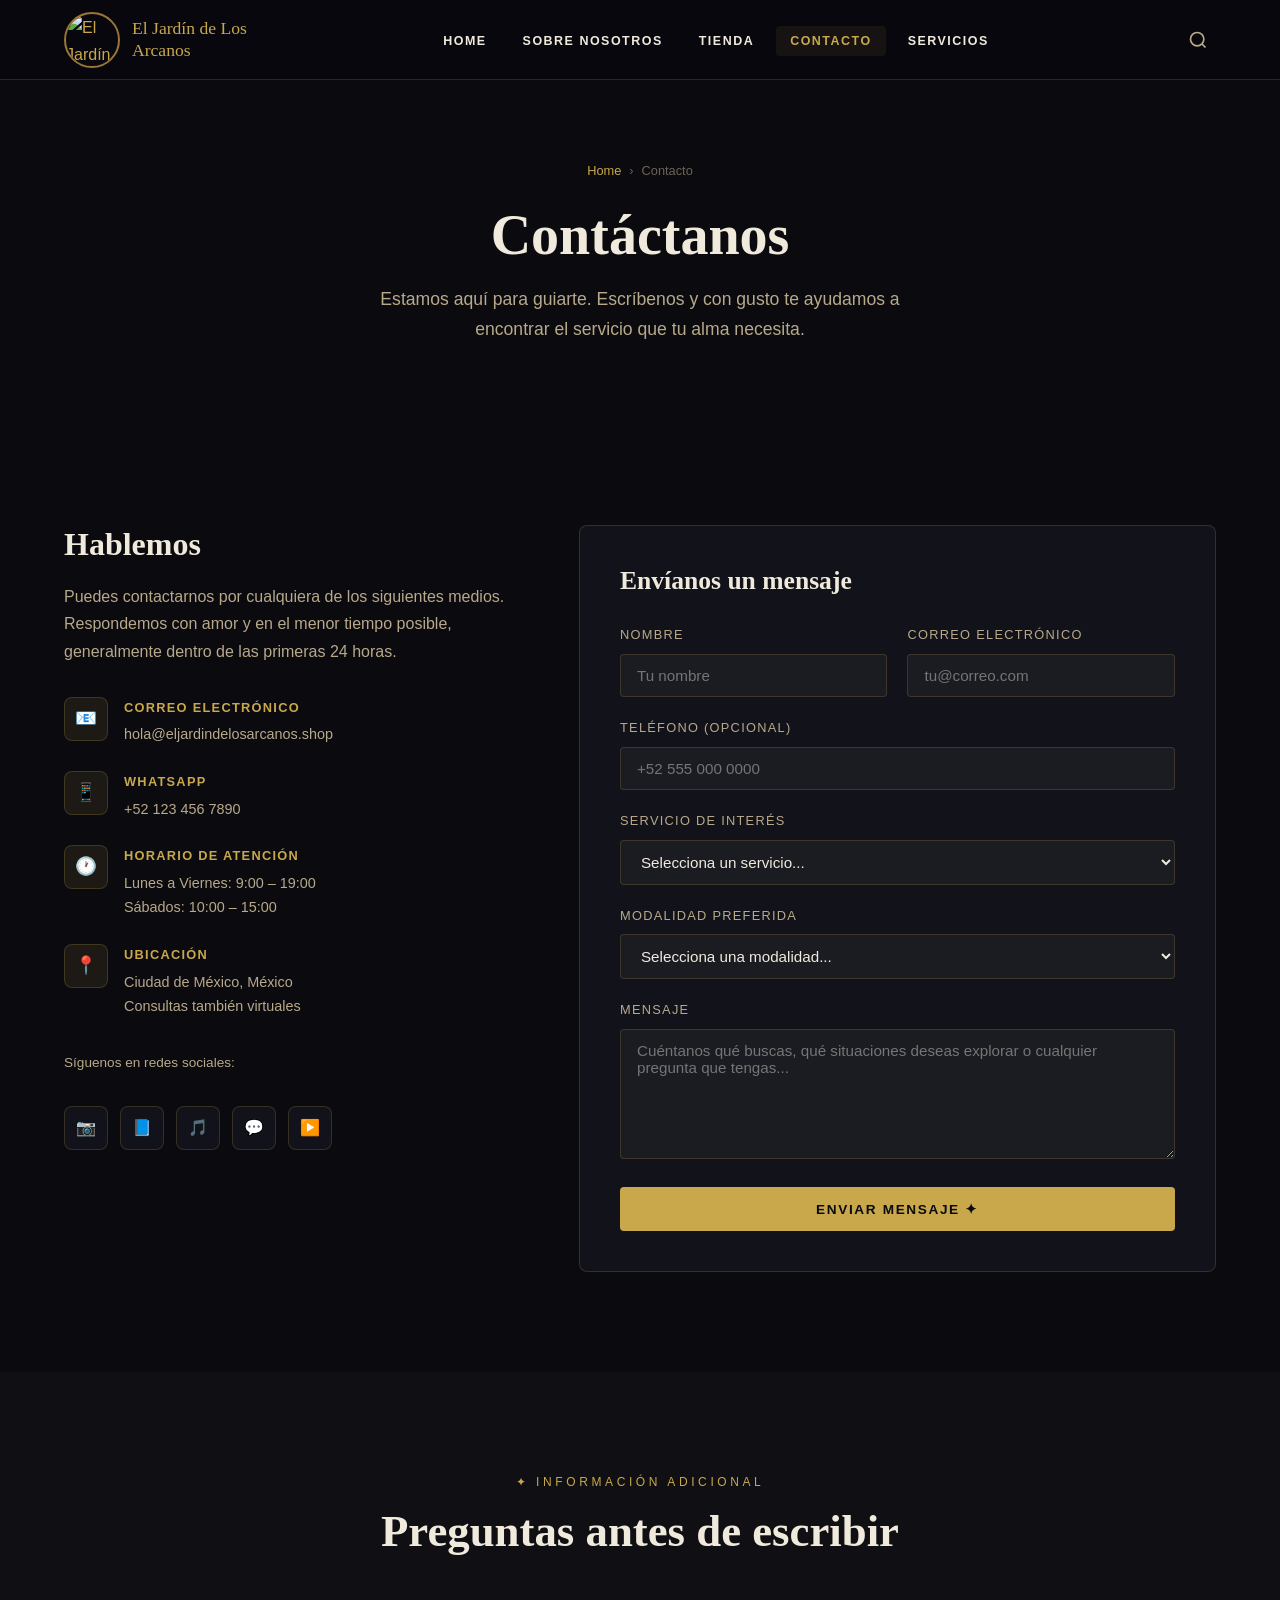
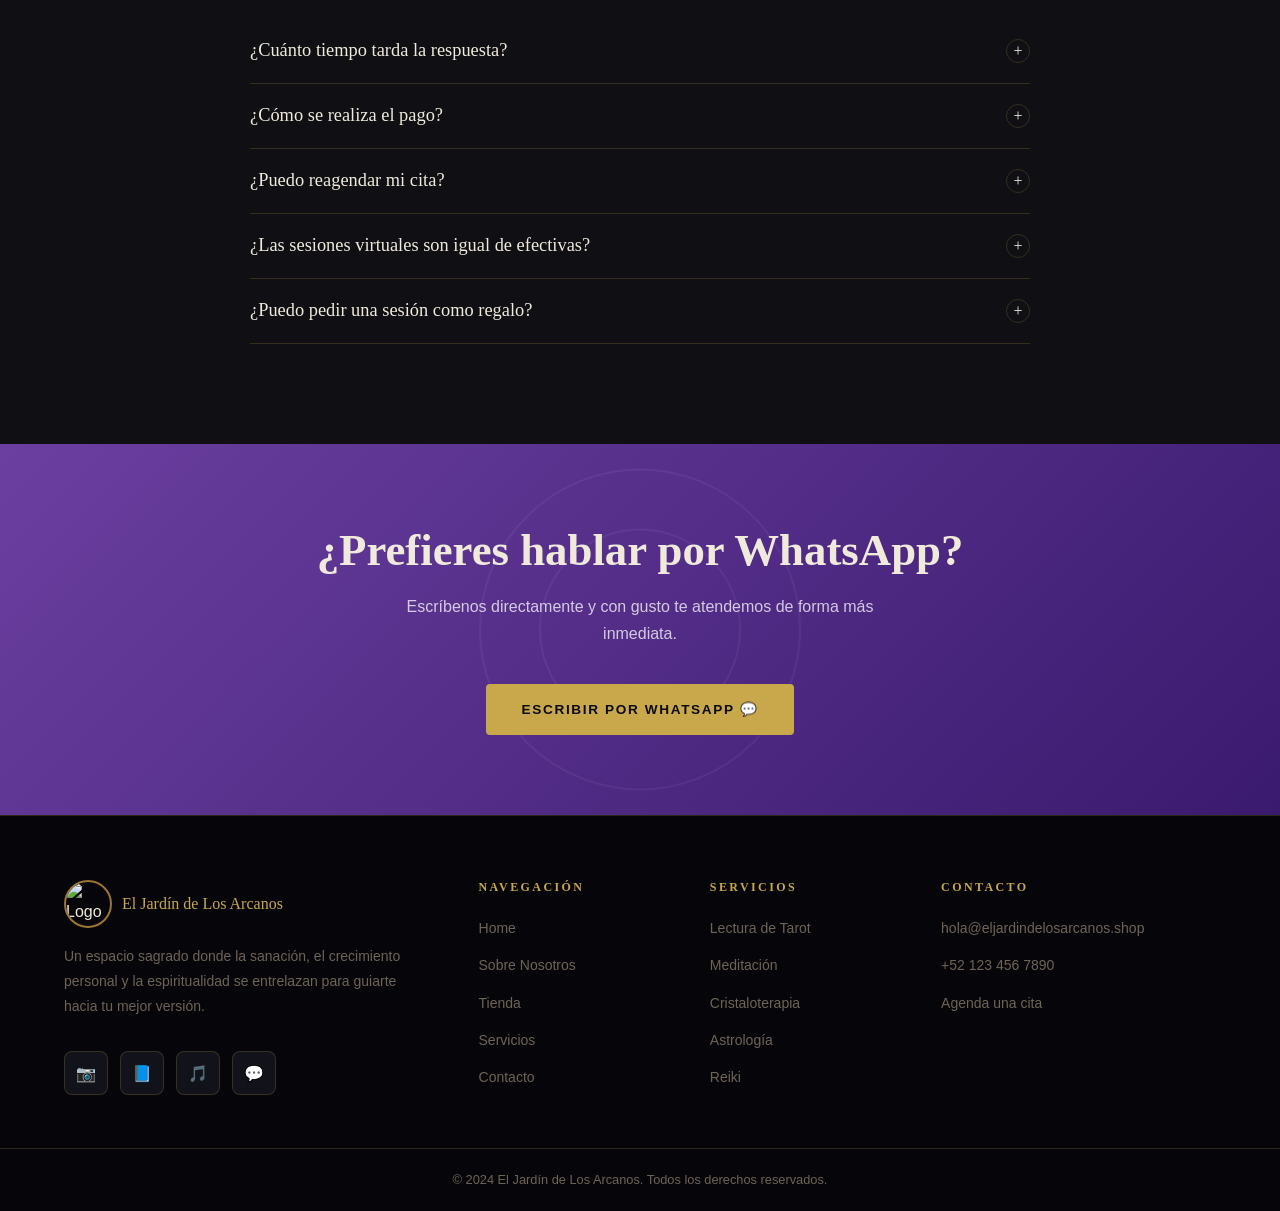
==== contacto.html @ 6e2f0577 "Initial commit: El Jardín de Los Arcanos website 5-page static site in Spanish with dark mystical th" ====
<!DOCTYPE html>
<html lang="es">
<head>
  <meta charset="UTF-8" />
  <meta name="viewport" content="width=device-width, initial-scale=1.0" />
  <title>Contacto — El Jardín de Los Arcanos</title>
  <meta name="description" content="Contáctanos para agendar tu consulta o resolver cualquier duda sobre nuestros servicios holísticos." />
  <link rel="stylesheet" href="css/styles.css" />
  <link rel="icon" href="data:image/svg+xml,<svg xmlns='http://www.w3.org/2000/svg' viewBox='0 0 100 100'><text y='.9em' font-size='90'>🌿</text></svg>" />
</head>
<body>

<!-- NAVBAR -->
<nav class="navbar">
  <div class="nav-inner">
    <a href="index.html" class="nav-logo">
      <img src="https://images.unsplash.com/photo-1508002366005-75a695ee2d17?w=120&q=80" alt="El Jardín de Los Arcanos" class="nav-logo-img" />
      <span class="nav-logo-text">El Jardín de Los Arcanos</span>
    </a>
    <ul class="nav-links">
      <li><a href="index.html">Home</a></li>
      <li><a href="sobre-nosotros.html">Sobre Nosotros</a></li>
      <li><a href="tienda.html">Tienda</a></li>
      <li><a href="contacto.html">Contacto</a></li>
      <li><a href="servicios.html">Servicios</a></li>
    </ul>
    <button class="nav-search" id="searchToggle" aria-label="Buscar">
      <svg viewBox="0 0 24 24" fill="none" stroke="currentColor" stroke-width="2"><circle cx="11" cy="11" r="8"/><path d="m21 21-4.35-4.35"/></svg>
    </button>
    <button class="hamburger" id="hamburger" aria-label="Menú">
      <span></span><span></span><span></span>
    </button>
  </div>
</nav>
<div class="mobile-menu" id="mobileMenu">
  <a href="index.html">Home</a>
  <a href="sobre-nosotros.html">Sobre Nosotros</a>
  <a href="tienda.html">Tienda</a>
  <a href="contacto.html">Contacto</a>
  <a href="servicios.html">Servicios</a>
</div>
<div class="search-overlay" id="searchOverlay">
  <button class="search-close" id="searchClose">×</button>
  <input type="text" id="searchInput" placeholder="Buscar artículos, servicios..." />
  <p style="color:var(--text-muted);font-size:0.85rem">Presiona Esc para cerrar</p>
</div>

<!-- PAGE HERO -->
<div class="page-hero">
  <div class="page-hero-bg" style="background-image:url('https://images.unsplash.com/photo-1602523961358-f9f03dd557db?w=1400&q=80')"></div>
  <div class="container page-hero-content">
    <div class="breadcrumb">
      <a href="index.html">Home</a>
      <span>›</span>
      <span>Contacto</span>
    </div>
    <h1>Contáctanos</h1>
    <p>Estamos aquí para guiarte. Escríbenos y con gusto te ayudamos a encontrar el servicio que tu alma necesita.</p>
  </div>
</div>

<!-- CONTACTO PRINCIPAL -->
<section class="section">
  <div class="container">
    <div class="contact-layout">

      <!-- INFO -->
      <div class="contact-info reveal">
        <h2>Hablemos</h2>
        <p>Puedes contactarnos por cualquiera de los siguientes medios. Respondemos con amor y en el menor tiempo posible, generalmente dentro de las primeras 24 horas.</p>

        <div class="contact-item">
          <div class="contact-item-icon">📧</div>
          <div class="contact-item-text">
            <strong>Correo Electrónico</strong>
            <p><a href="mailto:hola@eljardindelosarcanos.shop" style="color:var(--text-secondary)">hola@eljardindelosarcanos.shop</a></p>
          </div>
        </div>

        <div class="contact-item">
          <div class="contact-item-icon">📱</div>
          <div class="contact-item-text">
            <strong>WhatsApp</strong>
            <p><a href="https://wa.me/521234567890" style="color:var(--text-secondary)">+52 123 456 7890</a></p>
          </div>
        </div>

        <div class="contact-item">
          <div class="contact-item-icon">🕐</div>
          <div class="contact-item-text">
            <strong>Horario de Atención</strong>
            <p>Lunes a Viernes: 9:00 – 19:00<br>Sábados: 10:00 – 15:00</p>
          </div>
        </div>

        <div class="contact-item">
          <div class="contact-item-icon">📍</div>
          <div class="contact-item-text">
            <strong>Ubicación</strong>
            <p>Ciudad de México, México<br>Consultas también virtuales</p>
          </div>
        </div>

        <div style="margin-top:32px">
          <p style="color:var(--text-secondary);font-size:0.85rem;margin-bottom:16px">Síguenos en redes sociales:</p>
          <div class="social-links">
            <a href="#" class="social-link" aria-label="Instagram" title="Instagram">📷</a>
            <a href="#" class="social-link" aria-label="Facebook" title="Facebook">📘</a>
            <a href="#" class="social-link" aria-label="TikTok" title="TikTok">🎵</a>
            <a href="#" class="social-link" aria-label="WhatsApp" title="WhatsApp">💬</a>
            <a href="#" class="social-link" aria-label="YouTube" title="YouTube">▶️</a>
          </div>
        </div>
      </div>

      <!-- FORMULARIO -->
      <div class="reveal">
        <div class="contact-form" id="contactFormWrap">
          <h3>Envíanos un mensaje</h3>
          <form id="contactForm">
            <div class="form-row">
              <div class="form-group">
                <label for="nombre">Nombre</label>
                <input type="text" id="nombre" name="nombre" placeholder="Tu nombre" required />
              </div>
              <div class="form-group">
                <label for="email">Correo Electrónico</label>
                <input type="email" id="email" name="email" placeholder="tu@correo.com" required />
              </div>
            </div>
            <div class="form-group">
              <label for="telefono">Teléfono (opcional)</label>
              <input type="tel" id="telefono" name="telefono" placeholder="+52 555 000 0000" />
            </div>
            <div class="form-group">
              <label for="servicio">Servicio de interés</label>
              <select id="servicio" name="servicio">
                <option value="">Selecciona un servicio...</option>
                <option value="tarot">Lectura de Tarot</option>
                <option value="meditacion">Meditación Guiada</option>
                <option value="cristaloterapia">Cristaloterapia</option>
                <option value="astrologia">Carta Astral</option>
                <option value="reiki">Reiki Universal</option>
                <option value="rituales">Rituales de Luna</option>
                <option value="numerologia">Numerología</option>
                <option value="paquete">Paquetes de Acompañamiento</option>
                <option value="tienda">Productos de la Tienda</option>
                <option value="otro">Otro</option>
              </select>
            </div>
            <div class="form-group">
              <label for="modalidad">Modalidad preferida</label>
              <select id="modalidad" name="modalidad">
                <option value="">Selecciona una modalidad...</option>
                <option value="virtual">Virtual (videollamada)</option>
                <option value="presencial">Presencial (CDMX)</option>
                <option value="indiferente">Me es indiferente</option>
              </select>
            </div>
            <div class="form-group">
              <label for="mensaje">Mensaje</label>
              <textarea id="mensaje" name="mensaje" placeholder="Cuéntanos qué buscas, qué situaciones deseas explorar o cualquier pregunta que tengas..." required></textarea>
            </div>
            <button type="submit" class="btn btn-primary" style="width:100%">Enviar mensaje ✦</button>
          </form>

          <div class="form-success" id="formSuccess">
            <div class="success-icon">🌙</div>
            <h3 style="font-family:var(--font-heading);font-size:1.8rem;margin-bottom:12px">¡Mensaje recibido!</h3>
            <p style="color:var(--text-secondary)">Gracias por escribirnos. Te contactaremos dentro de las próximas 24 horas con amor y dedicación.</p>
            <a href="index.html" class="btn btn-outline" style="margin-top:24px;display:inline-block">Volver al inicio</a>
          </div>
        </div>
      </div>

    </div>
  </div>
</section>

<!-- MAPA / HORARIOS -->
<section class="section section-alt">
  <div class="container">
    <div class="section-header reveal">
      <span class="eyebrow">✦ Información adicional</span>
      <h2>Preguntas antes de escribir</h2>
    </div>
    <div class="faq-list">
      <div class="faq-item reveal">
        <button class="faq-question">¿Cuánto tiempo tarda la respuesta? <span class="faq-icon">+</span></button>
        <div class="faq-answer">
          <div class="faq-answer-inner">Respondemos todos los mensajes dentro de las primeras 24 horas en días hábiles. Los mensajes recibidos los fines de semana o en días festivos serán atendidos el siguiente día hábil.</div>
        </div>
      </div>
      <div class="faq-item reveal">
        <button class="faq-question">¿Cómo se realiza el pago? <span class="faq-icon">+</span></button>
        <div class="faq-answer">
          <div class="faq-answer-inner">Aceptamos transferencia bancaria, tarjeta de crédito/débito y PayPal. Para las sesiones se solicita un depósito del 50% al confirmar la cita. El saldo restante se liquida al inicio de la sesión.</div>
        </div>
      </div>
      <div class="faq-item reveal">
        <button class="faq-question">¿Puedo reagendar mi cita? <span class="faq-icon">+</span></button>
        <div class="faq-answer">
          <div class="faq-answer-inner">Sí, puedes reagendar con al menos 24 horas de anticipación sin costo adicional. Las cancelaciones con menos de 24 horas o el no presentarse a la cita sin aviso implican la pérdida del depósito.</div>
        </div>
      </div>
      <div class="faq-item reveal">
        <button class="faq-question">¿Las sesiones virtuales son igual de efectivas? <span class="faq-icon">+</span></button>
        <div class="faq-answer">
          <div class="faq-answer-inner">Totalmente. La energía no tiene barreras geográficas. Nuestras sesiones virtuales tienen exactamente la misma profundidad y efectividad que las presenciales. Se realizan por Zoom, Google Meet o WhatsApp Video.</div>
        </div>
      </div>
      <div class="faq-item reveal">
        <button class="faq-question">¿Puedo pedir una sesión como regalo? <span class="faq-icon">+</span></button>
        <div class="faq-answer">
          <div class="faq-answer-inner">¡Sí! Ofrecemos tarjetas de regalo para todos nuestros servicios. Son el regalo perfecto para quienes buscan crecimiento personal y bienestar espiritual. Contáctanos para más detalles.</div>
        </div>
      </div>
    </div>
  </div>
</section>

<!-- CTA -->
<div class="cta-band">
  <div class="container">
    <h2 class="reveal">¿Prefieres hablar por WhatsApp?</h2>
    <p class="reveal">Escríbenos directamente y con gusto te atendemos de forma más inmediata.</p>
    <a href="https://wa.me/521234567890?text=Hola,%20me%20interesa%20conocer%20más%20sobre%20sus%20servicios" class="btn btn-primary reveal" target="_blank" rel="noopener">Escribir por WhatsApp 💬</a>
  </div>
</div>

<!-- FOOTER -->
<footer class="footer">
  <div class="container">
    <div class="footer-grid">
      <div class="footer-brand">
        <div class="footer-logo">
          <img src="https://images.unsplash.com/photo-1508002366005-75a695ee2d17?w=120&q=80" alt="Logo" class="footer-logo-img" />
          <span class="footer-logo-text">El Jardín de Los Arcanos</span>
        </div>
        <p class="footer-desc">Un espacio sagrado donde la sanación, el crecimiento personal y la espiritualidad se entrelazan para guiarte hacia tu mejor versión.</p>
        <div class="social-links">
          <a href="#" class="social-link" aria-label="Instagram">📷</a>
          <a href="#" class="social-link" aria-label="Facebook">📘</a>
          <a href="#" class="social-link" aria-label="TikTok">🎵</a>
          <a href="#" class="social-link" aria-label="WhatsApp">💬</a>
        </div>
      </div>
      <div class="footer-col">
        <h4>Navegación</h4>
        <ul class="footer-links">
          <li><a href="index.html">Home</a></li>
          <li><a href="sobre-nosotros.html">Sobre Nosotros</a></li>
          <li><a href="tienda.html">Tienda</a></li>
          <li><a href="servicios.html">Servicios</a></li>
          <li><a href="contacto.html">Contacto</a></li>
        </ul>
      </div>
      <div class="footer-col">
        <h4>Servicios</h4>
        <ul class="footer-links">
          <li><a href="servicios.html">Lectura de Tarot</a></li>
          <li><a href="servicios.html">Meditación</a></li>
          <li><a href="servicios.html">Cristaloterapia</a></li>
          <li><a href="servicios.html">Astrología</a></li>
          <li><a href="servicios.html">Reiki</a></li>
        </ul>
      </div>
      <div class="footer-col">
        <h4>Contacto</h4>
        <ul class="footer-links">
          <li><a href="mailto:hola@eljardindelosarcanos.shop">hola@eljardindelosarcanos.shop</a></li>
          <li><a href="tel:+521234567890">+52 123 456 7890</a></li>
          <li><a href="contacto.html">Agenda una cita</a></li>
        </ul>
      </div>
    </div>
  </div>
  <div class="footer-bottom">
    <div class="container">
      <p>© 2024 El Jardín de Los Arcanos. Todos los derechos reservados.</p>
    </div>
  </div>
</footer>

<script src="js/main.js"></script>
</body>
</html>
---- css/styles.css ----
/* ========== RESET & BASE ========== */
*, *::before, *::after { box-sizing: border-box; margin: 0; padding: 0; }

:root {
  --bg-dark: #0a0a0f;
  --bg-card: #12121a;
  --bg-nav: rgba(8, 8, 14, 0.97);
  --gold: #c9a84c;
  --gold-light: #e8c87a;
  --gold-dark: #9a7535;
  --purple: #6b3fa0;
  --purple-light: #9b6fd4;
  --text-primary: #f0eadc;
  --text-secondary: #b8a98a;
  --text-muted: #6e6357;
  --border: rgba(201, 168, 76, 0.2);
  --shadow: 0 4px 30px rgba(0,0,0,0.6);
  --nav-height: 80px;
  --font-heading: 'Cormorant Garamond', 'Georgia', serif;
  --font-body: 'Lato', 'Helvetica Neue', sans-serif;
}

html { scroll-behavior: smooth; }

body {
  font-family: var(--font-body);
  background-color: var(--bg-dark);
  color: var(--text-primary);
  line-height: 1.7;
  overflow-x: hidden;
}

h1, h2, h3, h4 {
  font-family: var(--font-heading);
  font-weight: 600;
  line-height: 1.2;
  color: var(--text-primary);
}

a { color: var(--gold); text-decoration: none; transition: color 0.3s; }
a:hover { color: var(--gold-light); }

img { max-width: 100%; display: block; }

.container { max-width: 1200px; margin: 0 auto; padding: 0 24px; }

/* ========== GOOGLE FONTS IMPORT ========== */
@import url('https://fonts.googleapis.com/css2?family=Cormorant+Garamond:ital,wght@0,400;0,600;0,700;1,400;1,600&family=Lato:wght@300;400;700&display=swap');

/* ========== NAVBAR ========== */
.navbar {
  position: fixed;
  top: 0; left: 0; right: 0;
  height: var(--nav-height);
  background: var(--bg-nav);
  border-bottom: 1px solid var(--border);
  z-index: 1000;
  display: flex;
  align-items: center;
  backdrop-filter: blur(10px);
}

.nav-inner {
  display: flex;
  align-items: center;
  justify-content: space-between;
  width: 100%;
  max-width: 1200px;
  margin: 0 auto;
  padding: 0 24px;
}

.nav-logo {
  display: flex;
  align-items: center;
  gap: 12px;
  text-decoration: none;
}

.nav-logo-img {
  width: 56px;
  height: 56px;
  border-radius: 50%;
  object-fit: cover;
  border: 2px solid var(--gold-dark);
}

.nav-logo-text {
  font-family: var(--font-heading);
  font-size: 1.1rem;
  color: var(--gold);
  line-height: 1.2;
  max-width: 120px;
}

.nav-links {
  display: flex;
  align-items: center;
  gap: 8px;
  list-style: none;
}

.nav-links a {
  font-size: 0.78rem;
  font-weight: 700;
  letter-spacing: 0.12em;
  text-transform: uppercase;
  color: var(--text-primary);
  padding: 8px 14px;
  border-radius: 4px;
  transition: color 0.3s, background 0.3s;
}

.nav-links a:hover,
.nav-links a.active {
  color: var(--gold);
  background: rgba(201,168,76,0.08);
}

.nav-search {
  background: none;
  border: none;
  color: var(--text-secondary);
  cursor: pointer;
  padding: 8px;
  border-radius: 4px;
  transition: color 0.3s;
  display: flex;
  align-items: center;
}
.nav-search:hover { color: var(--gold); }
.nav-search svg { width: 20px; height: 20px; }

.hamburger {
  display: none;
  flex-direction: column;
  gap: 5px;
  background: none;
  border: none;
  cursor: pointer;
  padding: 8px;
}
.hamburger span {
  display: block;
  width: 24px;
  height: 2px;
  background: var(--text-primary);
  transition: all 0.3s;
}

/* ========== SEARCH OVERLAY ========== */
.search-overlay {
  display: none;
  position: fixed;
  inset: 0;
  background: rgba(0,0,0,0.9);
  z-index: 2000;
  align-items: center;
  justify-content: center;
  flex-direction: column;
  gap: 20px;
}
.search-overlay.open { display: flex; }

.search-overlay input {
  width: 90%;
  max-width: 600px;
  padding: 16px 24px;
  font-size: 1.4rem;
  font-family: var(--font-heading);
  background: var(--bg-card);
  border: 1px solid var(--gold);
  color: var(--text-primary);
  border-radius: 4px;
  outline: none;
}

.search-close {
  position: absolute;
  top: 24px; right: 24px;
  background: none;
  border: none;
  color: var(--text-secondary);
  font-size: 2rem;
  cursor: pointer;
  line-height: 1;
}

/* ========== HERO ========== */
.hero {
  position: relative;
  min-height: 100vh;
  display: flex;
  align-items: center;
  justify-content: center;
  text-align: center;
  overflow: hidden;
}

.hero-bg {
  position: absolute;
  inset: 0;
  background-image: url('https://images.unsplash.com/photo-1600298882283-44a64ed0c9e1?w=1400&q=80');
  background-size: cover;
  background-position: center;
  filter: brightness(0.35);
  transform: scale(1.03);
  transition: transform 8s ease;
}
.hero:hover .hero-bg { transform: scale(1.0); }

.hero-overlay {
  position: absolute;
  inset: 0;
  background: linear-gradient(to bottom, rgba(0,0,0,0.1) 0%, rgba(10,10,15,0.7) 100%);
}

.hero-content {
  position: relative;
  z-index: 1;
  max-width: 820px;
  padding: 0 24px;
  padding-top: var(--nav-height);
}

.hero-eyebrow {
  font-size: 0.78rem;
  letter-spacing: 0.3em;
  text-transform: uppercase;
  color: var(--gold);
  margin-bottom: 20px;
  display: block;
}

.hero h1 {
  font-size: clamp(2.4rem, 6vw, 4.2rem);
  font-weight: 600;
  margin-bottom: 24px;
  text-shadow: 0 2px 20px rgba(0,0,0,0.8);
}

.hero p {
  font-size: clamp(1rem, 2vw, 1.25rem);
  color: var(--text-secondary);
  max-width: 620px;
  margin: 0 auto 40px;
  font-weight: 300;
}

.btn {
  display: inline-block;
  padding: 14px 36px;
  border-radius: 4px;
  font-size: 0.85rem;
  font-weight: 700;
  letter-spacing: 0.12em;
  text-transform: uppercase;
  transition: all 0.3s;
  cursor: pointer;
  border: none;
}

.btn-primary {
  background: var(--gold);
  color: #0a0a0f;
}
.btn-primary:hover {
  background: var(--gold-light);
  color: #0a0a0f;
  transform: translateY(-2px);
  box-shadow: 0 8px 25px rgba(201,168,76,0.35);
}

.btn-outline {
  background: transparent;
  color: var(--gold);
  border: 1px solid var(--gold);
}
.btn-outline:hover {
  background: var(--gold);
  color: #0a0a0f;
  transform: translateY(-2px);
}

.btn-ghost {
  background: rgba(255,255,255,0.1);
  color: var(--text-primary);
  backdrop-filter: blur(4px);
}
.btn-ghost:hover {
  background: rgba(255,255,255,0.18);
  transform: translateY(-2px);
}

/* ========== DIVIDER ========== */
.divider {
  display: flex;
  align-items: center;
  gap: 16px;
  margin: 0 auto 40px;
  max-width: 200px;
}
.divider::before, .divider::after {
  content: '';
  flex: 1;
  height: 1px;
  background: var(--border);
}
.divider-icon { color: var(--gold); font-size: 1rem; }

/* ========== SECTION HEADER ========== */
.section-header { text-align: center; margin-bottom: 60px; }
.section-header .eyebrow {
  display: block;
  font-size: 0.75rem;
  letter-spacing: 0.3em;
  text-transform: uppercase;
  color: var(--gold);
  margin-bottom: 12px;
}
.section-header h2 {
  font-size: clamp(1.8rem, 4vw, 2.8rem);
  margin-bottom: 16px;
}
.section-header p {
  color: var(--text-secondary);
  max-width: 580px;
  margin: 0 auto;
  font-size: 1.05rem;
}

/* ========== SECTIONS ========== */
.section { padding: 100px 0; }
.section-alt { background: rgba(255,255,255,0.02); }
.section-dark { background: #07070c; }

/* ========== FEATURE CARDS ========== */
.cards-grid {
  display: grid;
  grid-template-columns: repeat(auto-fit, minmax(280px, 1fr));
  gap: 28px;
}

.card {
  background: var(--bg-card);
  border: 1px solid var(--border);
  border-radius: 8px;
  overflow: hidden;
  transition: transform 0.3s, border-color 0.3s, box-shadow 0.3s;
}
.card:hover {
  transform: translateY(-6px);
  border-color: var(--gold-dark);
  box-shadow: 0 12px 40px rgba(0,0,0,0.5);
}

.card-img {
  width: 100%;
  height: 220px;
  object-fit: cover;
  filter: brightness(0.85);
}

.card-body { padding: 28px; }
.card-body h3 { font-size: 1.4rem; margin-bottom: 10px; }
.card-body p { color: var(--text-secondary); font-size: 0.95rem; margin-bottom: 20px; }
.card-tag {
  display: inline-block;
  font-size: 0.7rem;
  letter-spacing: 0.15em;
  text-transform: uppercase;
  color: var(--gold);
  margin-bottom: 12px;
}

/* ========== TESTIMONIALS ========== */
.testimonials-grid {
  display: grid;
  grid-template-columns: repeat(auto-fit, minmax(300px, 1fr));
  gap: 28px;
}

.testimonial {
  background: var(--bg-card);
  border: 1px solid var(--border);
  border-radius: 8px;
  padding: 32px;
  position: relative;
}
.testimonial::before {
  content: '"';
  position: absolute;
  top: 16px; left: 24px;
  font-family: var(--font-heading);
  font-size: 5rem;
  color: var(--gold-dark);
  opacity: 0.4;
  line-height: 1;
}
.testimonial p { color: var(--text-secondary); font-style: italic; margin-bottom: 20px; padding-top: 30px; }
.testimonial-author { display: flex; align-items: center; gap: 12px; }
.testimonial-avatar {
  width: 44px; height: 44px;
  border-radius: 50%;
  object-fit: cover;
  border: 2px solid var(--gold-dark);
}
.testimonial-name { font-weight: 700; font-size: 0.9rem; }
.testimonial-role { font-size: 0.8rem; color: var(--text-muted); }
.stars { color: var(--gold); font-size: 0.85rem; margin-bottom: 12px; }

/* ========== CTA BAND ========== */
.cta-band {
  background: linear-gradient(135deg, var(--purple) 0%, #3a1a6e 100%);
  padding: 80px 0;
  text-align: center;
  position: relative;
  overflow: hidden;
}
.cta-band::before {
  content: '';
  position: absolute;
  inset: 0;
  background: url('data:image/svg+xml,<svg xmlns="http://www.w3.org/2000/svg" viewBox="0 0 100 100"><circle cx="50" cy="50" r="40" fill="none" stroke="rgba(255,255,255,0.05)" stroke-width="0.5"/><circle cx="50" cy="50" r="25" fill="none" stroke="rgba(255,255,255,0.05)" stroke-width="0.5"/></svg>') center/400px no-repeat;
}
.cta-band h2 { font-size: clamp(1.8rem, 4vw, 2.8rem); margin-bottom: 16px; }
.cta-band p { color: rgba(255,255,255,0.75); max-width: 520px; margin: 0 auto 36px; }

/* ========== PAGE HERO (inner pages) ========== */
.page-hero {
  padding: 160px 0 80px;
  text-align: center;
  position: relative;
  overflow: hidden;
}
.page-hero-bg {
  position: absolute;
  inset: 0;
  background-size: cover;
  background-position: center;
  filter: brightness(0.25);
}
.page-hero-content { position: relative; z-index: 1; }
.page-hero h1 { font-size: clamp(2rem, 5vw, 3.5rem); margin-bottom: 16px; }
.page-hero p { color: var(--text-secondary); font-size: 1.1rem; max-width: 540px; margin: 0 auto; }

/* ========== BREADCRUMB ========== */
.breadcrumb {
  display: flex;
  align-items: center;
  gap: 8px;
  font-size: 0.8rem;
  color: var(--text-muted);
  margin-bottom: 20px;
  justify-content: center;
}
.breadcrumb a { color: var(--gold); }

/* ========== ABOUT PAGE ========== */
.about-grid {
  display: grid;
  grid-template-columns: 1fr 1fr;
  gap: 60px;
  align-items: center;
}
.about-img {
  border-radius: 8px;
  overflow: hidden;
  position: relative;
}
.about-img img { width: 100%; height: 500px; object-fit: cover; }
.about-img::after {
  content: '';
  position: absolute;
  inset: 0;
  border: 1px solid var(--gold-dark);
  border-radius: 8px;
  transform: translate(12px, 12px);
  z-index: -1;
}
.about-text h2 { font-size: 2.2rem; margin-bottom: 20px; }
.about-text p { color: var(--text-secondary); margin-bottom: 16px; }
.about-values { display: flex; flex-wrap: wrap; gap: 12px; margin: 24px 0; }
.value-badge {
  padding: 8px 18px;
  border: 1px solid var(--border);
  border-radius: 999px;
  font-size: 0.82rem;
  color: var(--gold);
}

.team-grid {
  display: grid;
  grid-template-columns: repeat(auto-fit, minmax(240px, 1fr));
  gap: 32px;
}
.team-card { text-align: center; }
.team-img {
  width: 160px; height: 160px;
  border-radius: 50%;
  object-fit: cover;
  margin: 0 auto 20px;
  border: 3px solid var(--gold-dark);
}
.team-name { font-size: 1.3rem; margin-bottom: 6px; }
.team-role { font-size: 0.85rem; color: var(--gold); letter-spacing: 0.1em; text-transform: uppercase; margin-bottom: 12px; }
.team-bio { color: var(--text-secondary); font-size: 0.9rem; }

/* ========== SERVICES PAGE ========== */
.services-grid {
  display: grid;
  grid-template-columns: repeat(auto-fit, minmax(300px, 1fr));
  gap: 28px;
}
.service-card {
  background: var(--bg-card);
  border: 1px solid var(--border);
  border-radius: 8px;
  padding: 40px 32px;
  text-align: center;
  transition: all 0.3s;
}
.service-card:hover {
  border-color: var(--gold-dark);
  transform: translateY(-6px);
  box-shadow: 0 12px 40px rgba(0,0,0,0.5);
}
.service-icon {
  font-size: 2.8rem;
  margin-bottom: 20px;
  display: block;
}
.service-card h3 { font-size: 1.5rem; margin-bottom: 12px; }
.service-card p { color: var(--text-secondary); margin-bottom: 24px; font-size: 0.95rem; }
.service-price {
  font-family: var(--font-heading);
  font-size: 1.6rem;
  color: var(--gold);
  display: block;
  margin-bottom: 20px;
}
.service-price span { font-size: 0.85rem; color: var(--text-muted); font-family: var(--font-body); }

/* ========== SHOP / TIENDA ========== */
.shop-filters {
  display: flex;
  gap: 12px;
  flex-wrap: wrap;
  margin-bottom: 40px;
  justify-content: center;
}
.filter-btn {
  padding: 8px 20px;
  border-radius: 999px;
  border: 1px solid var(--border);
  background: none;
  color: var(--text-secondary);
  font-size: 0.82rem;
  letter-spacing: 0.1em;
  text-transform: uppercase;
  cursor: pointer;
  transition: all 0.3s;
}
.filter-btn:hover, .filter-btn.active {
  border-color: var(--gold);
  color: var(--gold);
  background: rgba(201,168,76,0.08);
}

.shop-grid {
  display: grid;
  grid-template-columns: repeat(auto-fill, minmax(260px, 1fr));
  gap: 28px;
}

.product-card {
  background: var(--bg-card);
  border: 1px solid var(--border);
  border-radius: 8px;
  overflow: hidden;
  transition: all 0.3s;
}
.product-card:hover {
  border-color: var(--gold-dark);
  transform: translateY(-6px);
  box-shadow: 0 12px 40px rgba(0,0,0,0.5);
}

.product-img-wrap {
  position: relative;
  overflow: hidden;
}
.product-img-wrap img {
  width: 100%;
  height: 260px;
  object-fit: cover;
  transition: transform 0.4s;
}
.product-card:hover .product-img-wrap img { transform: scale(1.05); }

.product-badge {
  position: absolute;
  top: 12px; left: 12px;
  padding: 4px 12px;
  border-radius: 999px;
  font-size: 0.7rem;
  font-weight: 700;
  letter-spacing: 0.1em;
  text-transform: uppercase;
}
.badge-new { background: var(--gold); color: #0a0a0f; }
.badge-popular { background: var(--purple); color: #fff; }

.product-body { padding: 20px; }
.product-category { font-size: 0.72rem; color: var(--gold); letter-spacing: 0.15em; text-transform: uppercase; margin-bottom: 8px; }
.product-name { font-family: var(--font-heading); font-size: 1.25rem; margin-bottom: 8px; }
.product-desc { color: var(--text-muted); font-size: 0.85rem; margin-bottom: 16px; }
.product-footer { display: flex; align-items: center; justify-content: space-between; }
.product-price { font-family: var(--font-heading); font-size: 1.3rem; color: var(--gold); }
.add-cart {
  width: 38px; height: 38px;
  border-radius: 50%;
  border: 1px solid var(--gold);
  background: none;
  color: var(--gold);
  cursor: pointer;
  font-size: 1.2rem;
  display: flex;
  align-items: center;
  justify-content: center;
  transition: all 0.3s;
}
.add-cart:hover { background: var(--gold); color: #0a0a0f; }

/* Cart notification */
.cart-toast {
  position: fixed;
  bottom: 24px; right: 24px;
  background: var(--bg-card);
  border: 1px solid var(--gold);
  border-radius: 8px;
  padding: 16px 24px;
  font-size: 0.9rem;
  color: var(--text-primary);
  z-index: 9999;
  transform: translateY(100px);
  opacity: 0;
  transition: all 0.4s;
}
.cart-toast.show { transform: translateY(0); opacity: 1; }

/* ========== CONTACTO PAGE ========== */
.contact-layout {
  display: grid;
  grid-template-columns: 1fr 1.4fr;
  gap: 60px;
  align-items: start;
}

.contact-info h2 { font-size: 2rem; margin-bottom: 20px; }
.contact-info p { color: var(--text-secondary); margin-bottom: 32px; }

.contact-item {
  display: flex;
  align-items: flex-start;
  gap: 16px;
  margin-bottom: 24px;
}
.contact-item-icon {
  width: 44px; height: 44px;
  border-radius: 8px;
  background: rgba(201,168,76,0.1);
  border: 1px solid var(--border);
  display: flex;
  align-items: center;
  justify-content: center;
  flex-shrink: 0;
  font-size: 1.1rem;
}
.contact-item-text strong { display: block; color: var(--gold); font-size: 0.8rem; letter-spacing: 0.1em; text-transform: uppercase; margin-bottom: 4px; }
.contact-item-text p { color: var(--text-secondary); margin: 0; font-size: 0.9rem; }

.social-links { display: flex; gap: 12px; margin-top: 32px; }
.social-link {
  width: 44px; height: 44px;
  border-radius: 8px;
  background: var(--bg-card);
  border: 1px solid var(--border);
  display: flex;
  align-items: center;
  justify-content: center;
  color: var(--text-secondary);
  font-size: 1rem;
  transition: all 0.3s;
  text-decoration: none;
}
.social-link:hover { border-color: var(--gold); color: var(--gold); transform: translateY(-2px); }

/* Form */
.contact-form {
  background: var(--bg-card);
  border: 1px solid var(--border);
  border-radius: 8px;
  padding: 40px;
}
.contact-form h3 { font-size: 1.6rem; margin-bottom: 28px; }

.form-row { display: grid; grid-template-columns: 1fr 1fr; gap: 20px; }
.form-group { margin-bottom: 20px; }
.form-group label {
  display: block;
  font-size: 0.8rem;
  letter-spacing: 0.1em;
  text-transform: uppercase;
  color: var(--text-secondary);
  margin-bottom: 8px;
}
.form-group input,
.form-group select,
.form-group textarea {
  width: 100%;
  padding: 12px 16px;
  background: rgba(255,255,255,0.04);
  border: 1px solid var(--border);
  border-radius: 4px;
  color: var(--text-primary);
  font-family: var(--font-body);
  font-size: 0.95rem;
  outline: none;
  transition: border-color 0.3s;
}
.form-group input:focus,
.form-group select:focus,
.form-group textarea:focus { border-color: var(--gold); }
.form-group textarea { resize: vertical; min-height: 130px; }
.form-group select option { background: var(--bg-card); }

.form-success {
  display: none;
  text-align: center;
  padding: 40px;
  color: var(--gold);
}
.form-success.show { display: block; }
.form-success .success-icon { font-size: 3rem; margin-bottom: 16px; }

/* ========== FAQ ACCORDION ========== */
.faq-list { max-width: 780px; margin: 0 auto; }
.faq-item {
  border-bottom: 1px solid var(--border);
}
.faq-question {
  width: 100%;
  background: none;
  border: none;
  color: var(--text-primary);
  text-align: left;
  padding: 20px 0;
  font-family: var(--font-heading);
  font-size: 1.15rem;
  cursor: pointer;
  display: flex;
  justify-content: space-between;
  align-items: center;
  gap: 16px;
  transition: color 0.3s;
}
.faq-question:hover { color: var(--gold); }
.faq-question .faq-icon {
  flex-shrink: 0;
  width: 24px; height: 24px;
  border: 1px solid var(--border);
  border-radius: 50%;
  display: flex;
  align-items: center;
  justify-content: center;
  font-size: 1rem;
  transition: transform 0.3s, border-color 0.3s;
}
.faq-item.open .faq-icon { transform: rotate(45deg); border-color: var(--gold); color: var(--gold); }
.faq-answer {
  max-height: 0;
  overflow: hidden;
  transition: max-height 0.4s ease;
}
.faq-answer-inner {
  padding: 0 0 20px;
  color: var(--text-secondary);
  font-size: 0.95rem;
  line-height: 1.8;
}

/* ========== STATS ========== */
.stats-grid {
  display: grid;
  grid-template-columns: repeat(4, 1fr);
  gap: 40px;
  text-align: center;
}
.stat-number {
  font-family: var(--font-heading);
  font-size: 3rem;
  color: var(--gold);
  display: block;
  line-height: 1;
  margin-bottom: 8px;
}
.stat-label { font-size: 0.85rem; color: var(--text-muted); text-transform: uppercase; letter-spacing: 0.1em; }

/* ========== NEWSLETTER ========== */
.newsletter-form {
  display: flex;
  max-width: 480px;
  margin: 0 auto;
  border: 1px solid var(--gold);
  border-radius: 4px;
  overflow: hidden;
}
.newsletter-form input {
  flex: 1;
  padding: 14px 20px;
  background: rgba(255,255,255,0.05);
  border: none;
  color: var(--text-primary);
  font-size: 0.9rem;
  outline: none;
}
.newsletter-form button {
  padding: 14px 24px;
  background: var(--gold);
  color: #0a0a0f;
  border: none;
  font-size: 0.8rem;
  font-weight: 700;
  letter-spacing: 0.1em;
  text-transform: uppercase;
  cursor: pointer;
  transition: background 0.3s;
  white-space: nowrap;
}
.newsletter-form button:hover { background: var(--gold-light); }

/* ========== FOOTER ========== */
.footer {
  background: #06060a;
  border-top: 1px solid var(--border);
  padding: 64px 0 0;
}

.footer-grid {
  display: grid;
  grid-template-columns: 2fr 1fr 1fr 1.5fr;
  gap: 48px;
  margin-bottom: 48px;
}

.footer-brand { }
.footer-logo {
  display: flex;
  align-items: center;
  gap: 10px;
  margin-bottom: 16px;
}
.footer-logo-img { width: 48px; height: 48px; border-radius: 50%; border: 2px solid var(--gold-dark); }
.footer-logo-text { font-family: var(--font-heading); font-size: 1rem; color: var(--gold); }
.footer-desc { color: var(--text-muted); font-size: 0.875rem; line-height: 1.8; margin-bottom: 24px; }

.footer-col h4 {
  font-size: 0.75rem;
  letter-spacing: 0.2em;
  text-transform: uppercase;
  color: var(--gold);
  margin-bottom: 20px;
}
.footer-links { list-style: none; }
.footer-links li { margin-bottom: 10px; }
.footer-links a { color: var(--text-muted); font-size: 0.875rem; transition: color 0.3s; }
.footer-links a:hover { color: var(--text-primary); }

.footer-bottom {
  border-top: 1px solid var(--border);
  padding: 20px 0;
  text-align: center;
  color: var(--text-muted);
  font-size: 0.8rem;
}

/* ========== MOBILE NAV MENU ========== */
.mobile-menu {
  display: none;
  position: fixed;
  top: var(--nav-height);
  left: 0; right: 0;
  background: var(--bg-nav);
  border-bottom: 1px solid var(--border);
  padding: 20px 24px;
  z-index: 999;
  flex-direction: column;
  gap: 4px;
}
.mobile-menu.open { display: flex; }
.mobile-menu a {
  font-size: 0.88rem;
  font-weight: 700;
  letter-spacing: 0.1em;
  text-transform: uppercase;
  color: var(--text-primary);
  padding: 12px 0;
  border-bottom: 1px solid var(--border);
  transition: color 0.3s;
}
.mobile-menu a:last-child { border-bottom: none; }
.mobile-menu a:hover, .mobile-menu a.active { color: var(--gold); }

/* ========== RESPONSIVE ========== */
@media (max-width: 1024px) {
  .footer-grid { grid-template-columns: 1fr 1fr; gap: 40px; }
  .stats-grid { grid-template-columns: repeat(2, 1fr); }
  .about-grid { grid-template-columns: 1fr; }
  .about-img::after { display: none; }
  .contact-layout { grid-template-columns: 1fr; }
}

@media (max-width: 768px) {
  :root { --nav-height: 70px; }
  .nav-links, .nav-search { display: none; }
  .hamburger { display: flex; }
  .footer-grid { grid-template-columns: 1fr; gap: 32px; }
  .form-row { grid-template-columns: 1fr; }
  .newsletter-form { flex-direction: column; }
  .newsletter-form input, .newsletter-form button { width: 100%; }
  .stats-grid { grid-template-columns: repeat(2, 1fr); gap: 32px; }
  .section { padding: 72px 0; }
  .contact-form { padding: 28px; }
}

@media (max-width: 480px) {
  .stats-grid { grid-template-columns: 1fr 1fr; }
  .shop-filters { gap: 8px; }
}

/* ========== ANIMATIONS ========== */
@keyframes fadeUp {
  from { opacity: 0; transform: translateY(24px); }
  to { opacity: 1; transform: translateY(0); }
}

.fade-up { animation: fadeUp 0.7s ease forwards; }
.fade-up-delay-1 { animation-delay: 0.15s; }
.fade-up-delay-2 { animation-delay: 0.3s; }
.fade-up-delay-3 { animation-delay: 0.45s; }

/* ========== SCROLL REVEAL ========== */
.reveal {
  opacity: 0;
  transform: translateY(30px);
  transition: opacity 0.7s ease, transform 0.7s ease;
}
.reveal.visible {
  opacity: 1;
  transform: translateY(0);
}

/* ========== MISC ========== */
.text-gold { color: var(--gold); }
.text-center { text-align: center; }
.mb-0 { margin-bottom: 0; }
.mt-32 { margin-top: 32px; }
.gap-row { display: flex; gap: 16px; flex-wrap: wrap; }
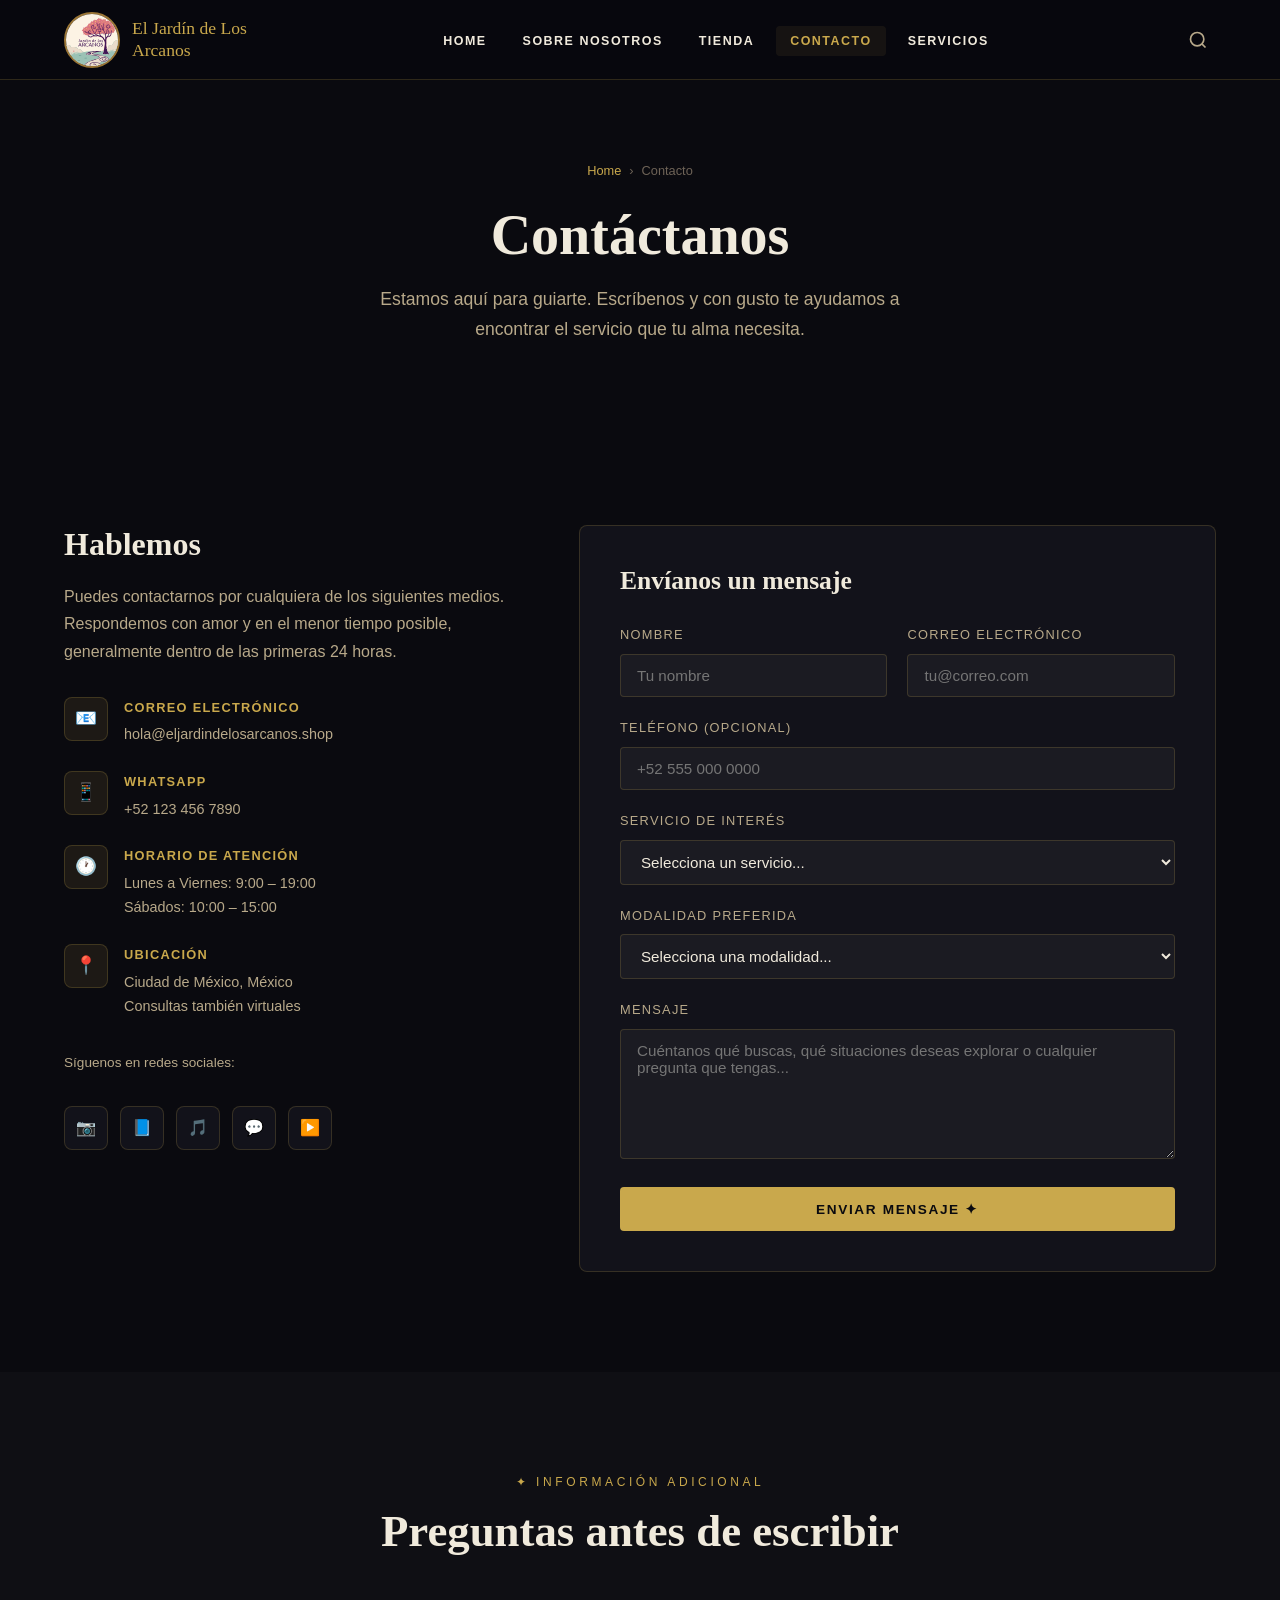
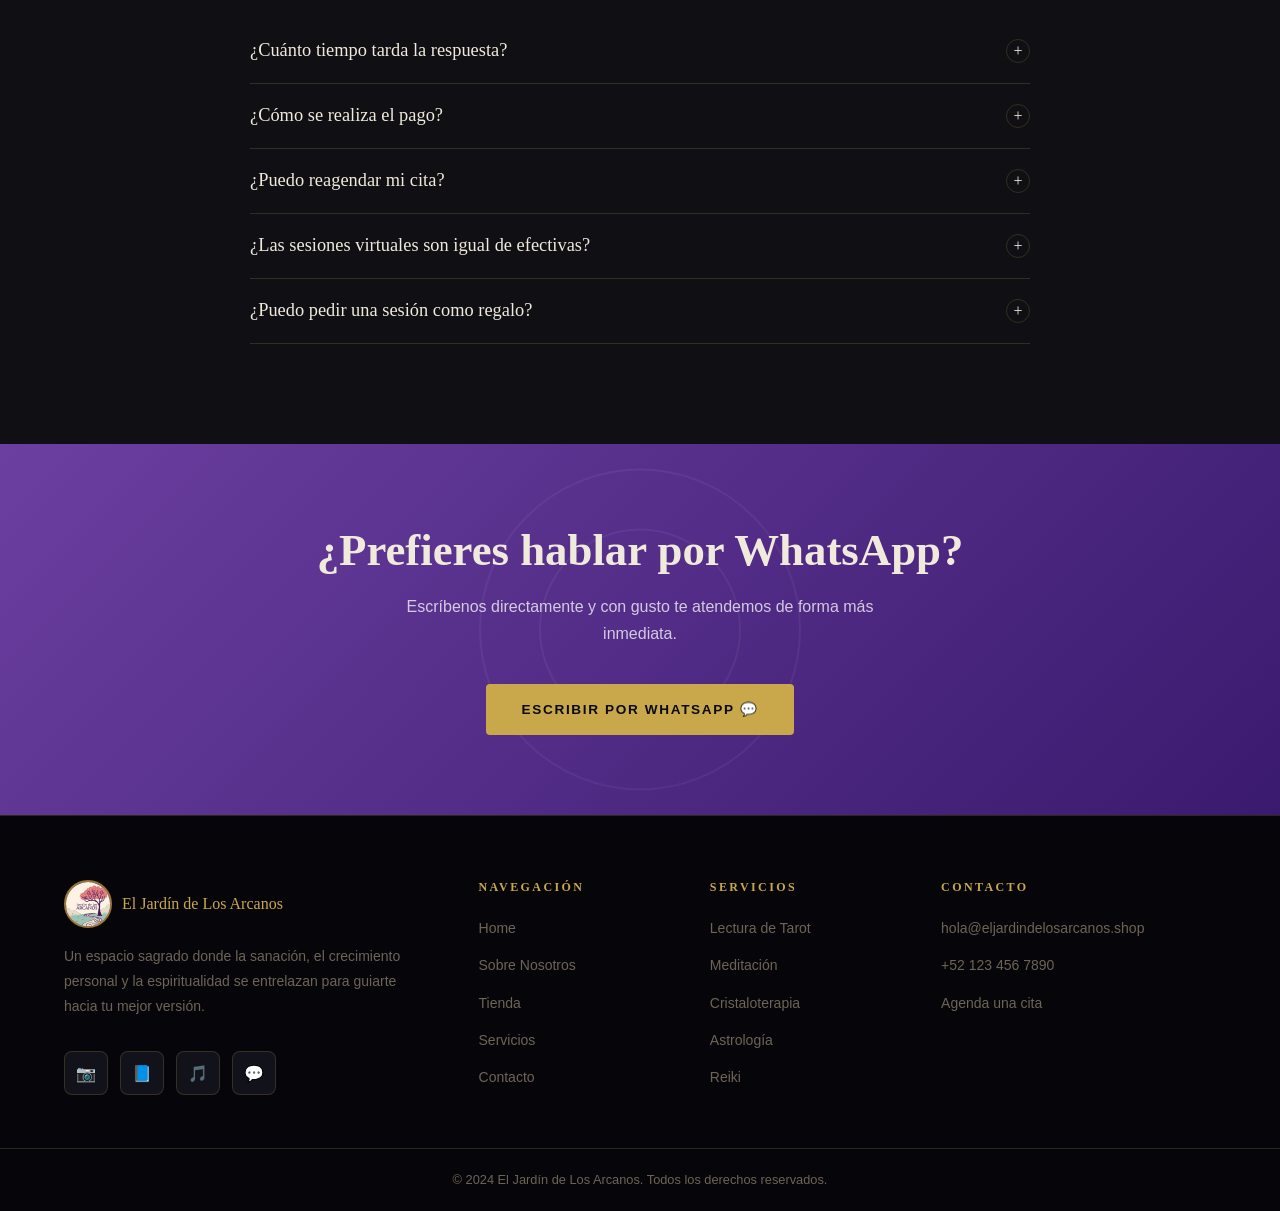
==== commit c42cbf54: "Replace navbar/footer logo with local icon.svg Co-Authored-By: Claude Sonnet 4.6 <noreply@anthropic." ====
--- a/contacto.html
+++ b/contacto.html
@@ -14,7 +14,7 @@
 <nav class="navbar">
   <div class="nav-inner">
     <a href="index.html" class="nav-logo">
-      <img src="https://images.unsplash.com/photo-1508002366005-75a695ee2d17?w=120&q=80" alt="El Jardín de Los Arcanos" class="nav-logo-img" />
+      <img src="icon.svg" alt="El Jardín de Los Arcanos" class="nav-logo-img" />
       <span class="nav-logo-text">El Jardín de Los Arcanos</span>
     </a>
     <ul class="nav-links">
@@ -234,7 +234,7 @@
     <div class="footer-grid">
       <div class="footer-brand">
         <div class="footer-logo">
-          <img src="https://images.unsplash.com/photo-1508002366005-75a695ee2d17?w=120&q=80" alt="Logo" class="footer-logo-img" />
+          <img src="icon.svg" alt="Logo" class="footer-logo-img" />
           <span class="footer-logo-text">El Jardín de Los Arcanos</span>
         </div>
         <p class="footer-desc">Un espacio sagrado donde la sanación, el crecimiento personal y la espiritualidad se entrelazan para guiarte hacia tu mejor versión.</p>
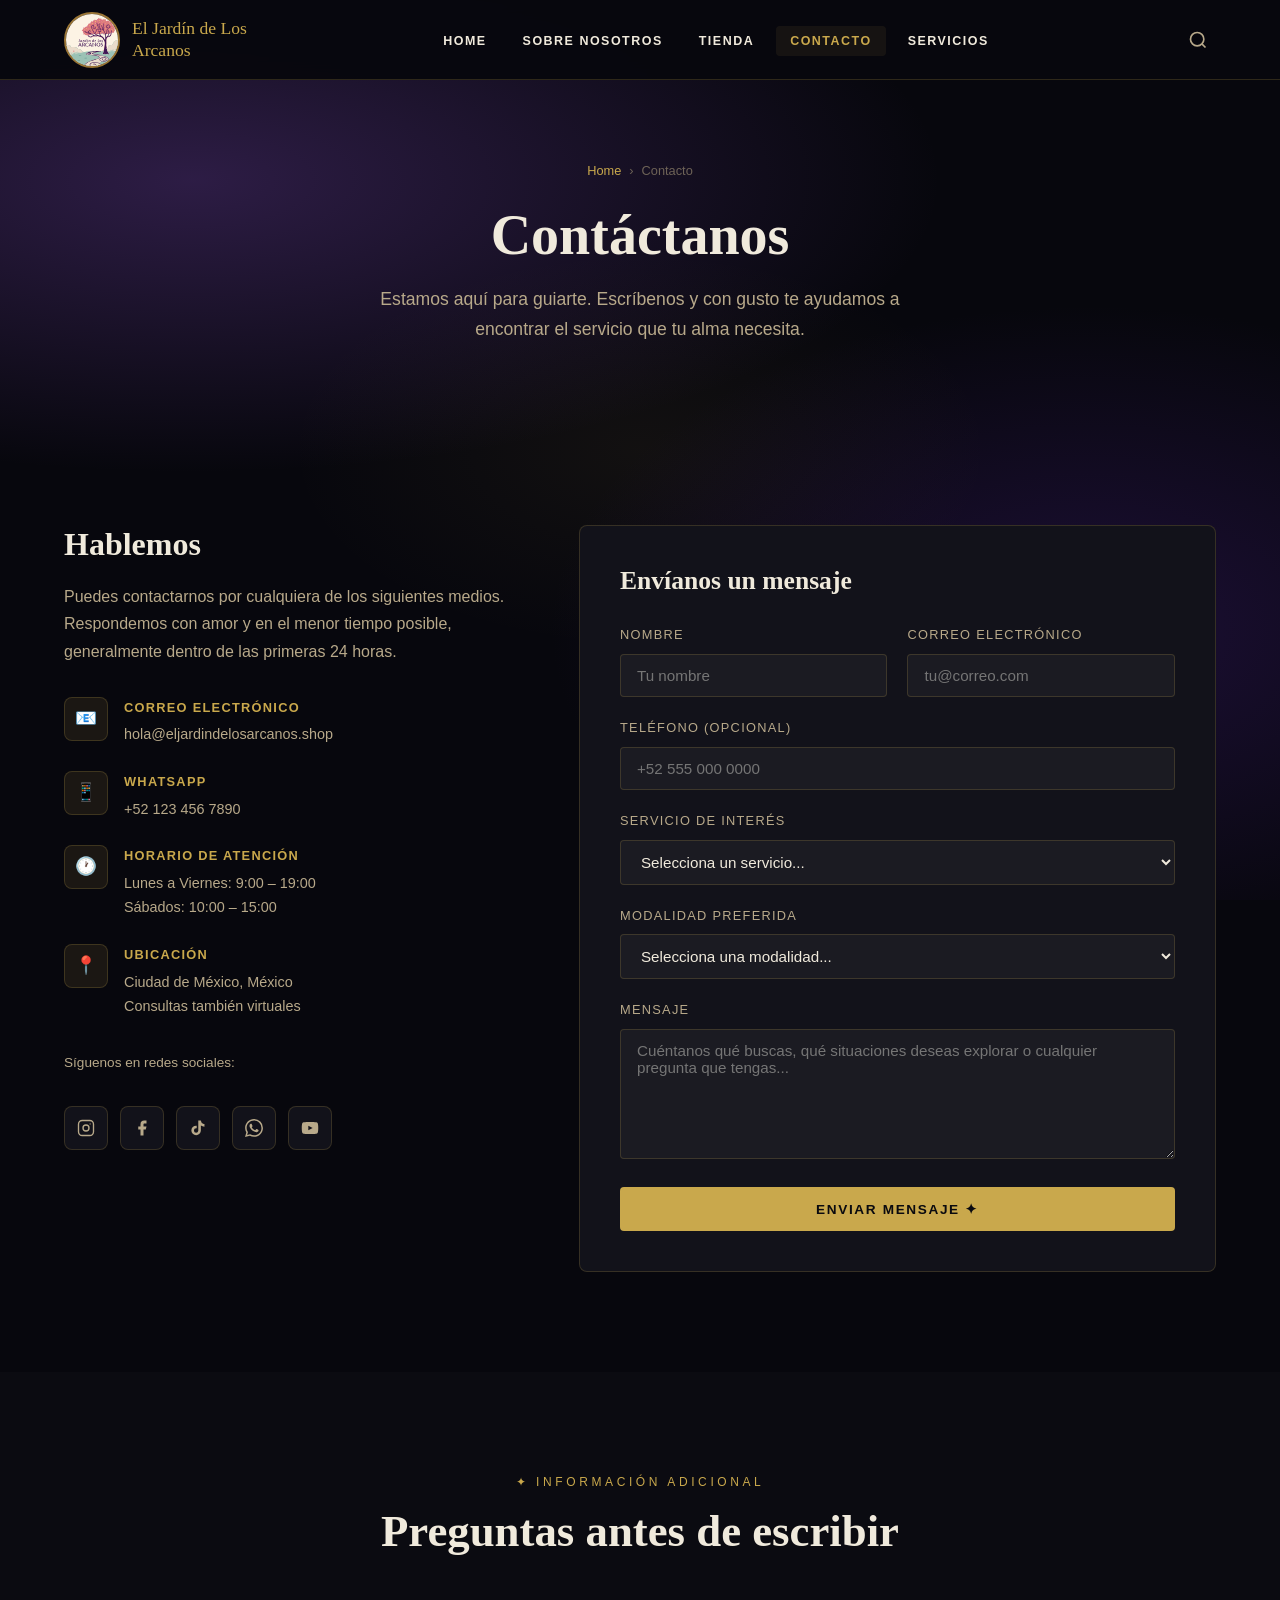
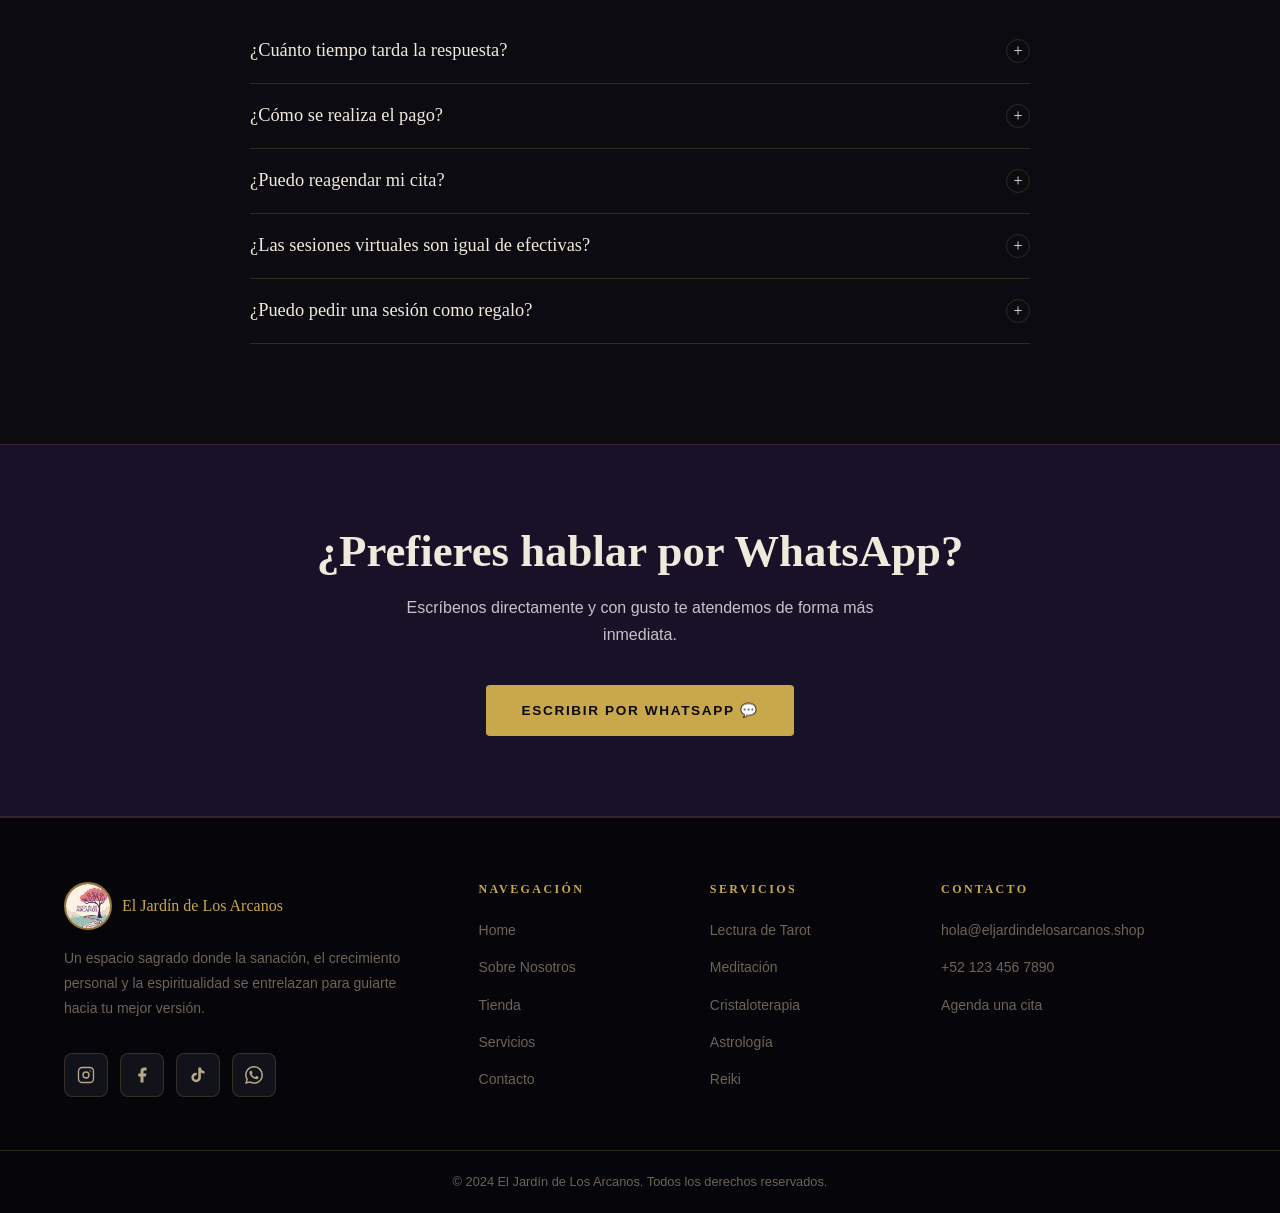
==== commit 9991b94b: "Remove broken images, fix testimonials, add proper SVG social icons Co-Authored-By: Claude Sonnet 4." ====
--- a/contacto.html
+++ b/contacto.html
@@ -104,11 +104,11 @@
         <div style="margin-top:32px">
           <p style="color:var(--text-secondary);font-size:0.85rem;margin-bottom:16px">Síguenos en redes sociales:</p>
           <div class="social-links">
-            <a href="#" class="social-link" aria-label="Instagram" title="Instagram">📷</a>
-            <a href="#" class="social-link" aria-label="Facebook" title="Facebook">📘</a>
-            <a href="#" class="social-link" aria-label="TikTok" title="TikTok">🎵</a>
-            <a href="#" class="social-link" aria-label="WhatsApp" title="WhatsApp">💬</a>
-            <a href="#" class="social-link" aria-label="YouTube" title="YouTube">▶️</a>
+            <a href="#" class="social-link" aria-label="Instagram"><svg viewBox="0 0 24 24" fill="none" stroke="currentColor" stroke-width="1.8" stroke-linecap="round" stroke-linejoin="round"><rect x="2" y="2" width="20" height="20" rx="5"/><circle cx="12" cy="12" r="4"/><circle cx="17.5" cy="6.5" r="0.8" fill="currentColor" stroke="none"/></svg></a>
+            <a href="#" class="social-link" aria-label="Facebook"><svg viewBox="0 0 24 24" fill="currentColor"><path d="M18 2h-3a5 5 0 0 0-5 5v3H7v4h3v8h4v-8h3l1-4h-4V7a1 1 0 0 1 1-1h3z"/></svg></a>
+            <a href="#" class="social-link" aria-label="TikTok"><svg viewBox="0 0 24 24" fill="currentColor"><path d="M19.59 6.69a4.83 4.83 0 0 1-3.77-4.25V2h-3.45v13.67a2.89 2.89 0 0 1-2.88 2.5 2.89 2.89 0 0 1-2.89-2.89 2.89 2.89 0 0 1 2.89-2.89c.28 0 .54.04.79.1V9.01a6.27 6.27 0 0 0-.79-.05 6.34 6.34 0 0 0-6.34 6.34 6.34 6.34 0 0 0 6.34 6.34 6.34 6.34 0 0 0 6.33-6.34V8.69a8.18 8.18 0 0 0 4.78 1.52V6.75a4.85 4.85 0 0 1-1.01-.06z"/></svg></a>
+            <a href="https://wa.me/521234567890" class="social-link" aria-label="WhatsApp"><svg viewBox="0 0 24 24" fill="currentColor"><path d="M17.472 14.382c-.297-.149-1.758-.867-2.03-.967-.273-.099-.471-.148-.67.15-.197.297-.767.966-.94 1.164-.173.199-.347.223-.644.075-.297-.15-1.255-.463-2.39-1.475-.883-.788-1.48-1.761-1.653-2.059-.173-.297-.018-.458.13-.606.134-.133.298-.347.446-.52.149-.174.198-.298.298-.497.099-.198.05-.371-.025-.52-.075-.149-.669-1.612-.916-2.207-.242-.579-.487-.5-.669-.51-.173-.008-.371-.01-.57-.01-.198 0-.52.074-.792.372-.272.297-1.04 1.016-1.04 2.479 0 1.462 1.065 2.875 1.213 3.074.149.198 2.096 3.2 5.077 4.487.709.306 1.262.489 1.694.625.712.227 1.36.195 1.871.118.571-.085 1.758-.719 2.006-1.413.248-.694.248-1.289.173-1.413-.074-.124-.272-.198-.57-.347m-5.421 7.403h-.004a9.87 9.87 0 0 1-5.031-1.378l-.361-.214-3.741.982.998-3.648-.235-.374a9.86 9.86 0 0 1-1.51-5.26c.001-5.45 4.436-9.884 9.888-9.884 2.64 0 5.122 1.03 6.988 2.898a9.825 9.825 0 0 1 2.893 6.994c-.003 5.45-4.437 9.884-9.885 9.884m8.413-18.297A11.815 11.815 0 0 0 12.05 0C5.495 0 .16 5.335.157 11.892c0 2.096.547 4.142 1.588 5.945L.057 24l6.305-1.654a11.882 11.882 0 0 0 5.683 1.448h.005c6.554 0 11.89-5.335 11.893-11.893a11.821 11.821 0 0 0-3.48-8.413z"/></svg></a>
+            <a href="#" class="social-link" aria-label="YouTube"><svg viewBox="0 0 24 24" fill="currentColor"><path d="M22.54 6.42a2.78 2.78 0 0 0-1.95-1.96C18.88 4 12 4 12 4s-6.88 0-8.59.46a2.78 2.78 0 0 0-1.95 1.96A29 29 0 0 0 1 12a29 29 0 0 0 .46 5.58 2.78 2.78 0 0 0 1.95 1.96C5.12 20 12 20 12 20s6.88 0 8.59-.46a2.78 2.78 0 0 0 1.95-1.96A29 29 0 0 0 23 12a29 29 0 0 0-.46-5.58zM9.75 15.02V8.98L15.5 12l-5.75 3.02z"/></svg></a>
           </div>
         </div>
       </div>
@@ -239,10 +239,10 @@
         </div>
         <p class="footer-desc">Un espacio sagrado donde la sanación, el crecimiento personal y la espiritualidad se entrelazan para guiarte hacia tu mejor versión.</p>
         <div class="social-links">
-          <a href="#" class="social-link" aria-label="Instagram">📷</a>
-          <a href="#" class="social-link" aria-label="Facebook">📘</a>
-          <a href="#" class="social-link" aria-label="TikTok">🎵</a>
-          <a href="#" class="social-link" aria-label="WhatsApp">💬</a>
+          <a href="#" class="social-link" aria-label="Instagram"><svg viewBox="0 0 24 24" fill="none" stroke="currentColor" stroke-width="1.8" stroke-linecap="round" stroke-linejoin="round"><rect x="2" y="2" width="20" height="20" rx="5"/><circle cx="12" cy="12" r="4"/><circle cx="17.5" cy="6.5" r="0.8" fill="currentColor" stroke="none"/></svg></a>
+          <a href="#" class="social-link" aria-label="Facebook"><svg viewBox="0 0 24 24" fill="currentColor"><path d="M18 2h-3a5 5 0 0 0-5 5v3H7v4h3v8h4v-8h3l1-4h-4V7a1 1 0 0 1 1-1h3z"/></svg></a>
+          <a href="#" class="social-link" aria-label="TikTok"><svg viewBox="0 0 24 24" fill="currentColor"><path d="M19.59 6.69a4.83 4.83 0 0 1-3.77-4.25V2h-3.45v13.67a2.89 2.89 0 0 1-2.88 2.5 2.89 2.89 0 0 1-2.89-2.89 2.89 2.89 0 0 1 2.89-2.89c.28 0 .54.04.79.1V9.01a6.27 6.27 0 0 0-.79-.05 6.34 6.34 0 0 0-6.34 6.34 6.34 6.34 0 0 0 6.34 6.34 6.34 6.34 0 0 0 6.33-6.34V8.69a8.18 8.18 0 0 0 4.78 1.52V6.75a4.85 4.85 0 0 1-1.01-.06z"/></svg></a>
+          <a href="https://wa.me/521234567890" class="social-link" aria-label="WhatsApp"><svg viewBox="0 0 24 24" fill="currentColor"><path d="M17.472 14.382c-.297-.149-1.758-.867-2.03-.967-.273-.099-.471-.148-.67.15-.197.297-.767.966-.94 1.164-.173.199-.347.223-.644.075-.297-.15-1.255-.463-2.39-1.475-.883-.788-1.48-1.761-1.653-2.059-.173-.297-.018-.458.13-.606.134-.133.298-.347.446-.52.149-.174.198-.298.298-.497.099-.198.05-.371-.025-.52-.075-.149-.669-1.612-.916-2.207-.242-.579-.487-.5-.669-.51-.173-.008-.371-.01-.57-.01-.198 0-.52.074-.792.372-.272.297-1.04 1.016-1.04 2.479 0 1.462 1.065 2.875 1.213 3.074.149.198 2.096 3.2 5.077 4.487.709.306 1.262.489 1.694.625.712.227 1.36.195 1.871.118.571-.085 1.758-.719 2.006-1.413.248-.694.248-1.289.173-1.413-.074-.124-.272-.198-.57-.347m-5.421 7.403h-.004a9.87 9.87 0 0 1-5.031-1.378l-.361-.214-3.741.982.998-3.648-.235-.374a9.86 9.86 0 0 1-1.51-5.26c.001-5.45 4.436-9.884 9.888-9.884 2.64 0 5.122 1.03 6.988 2.898a9.825 9.825 0 0 1 2.893 6.994c-.003 5.45-4.437 9.884-9.885 9.884m8.413-18.297A11.815 11.815 0 0 0 12.05 0C5.495 0 .16 5.335.157 11.892c0 2.096.547 4.142 1.588 5.945L.057 24l6.305-1.654a11.882 11.882 0 0 0 5.683 1.448h.005c6.554 0 11.89-5.335 11.893-11.893a11.821 11.821 0 0 0-3.48-8.413z"/></svg></a>
         </div>
       </div>
       <div class="footer-col">
--- a/css/styles.css
+++ b/css/styles.css
@@ -24,7 +24,12 @@
 
 body {
   font-family: var(--font-body);
-  background-color: var(--bg-dark);
+  background-color: #07070d;
+  background-image:
+    radial-gradient(ellipse 90% 50% at 15% 20%, rgba(107,63,160,0.38) 0%, transparent 65%),
+    radial-gradient(ellipse 70% 60% at 85% 70%, rgba(58,26,110,0.42) 0%, transparent 60%),
+    radial-gradient(ellipse 50% 40% at 50% 50%, rgba(201,168,76,0.06) 0%, transparent 55%);
+  background-attachment: fixed;
   color: var(--text-primary);
   line-height: 1.7;
   overflow-x: hidden;
@@ -198,22 +203,10 @@
 }
 
 .hero-bg {
-  position: absolute;
-  inset: 0;
-  background-image: url('https://images.unsplash.com/photo-1600298882283-44a64ed0c9e1?w=1400&q=80');
-  background-size: cover;
-  background-position: center;
-  filter: brightness(0.35);
-  transform: scale(1.03);
-  transition: transform 8s ease;
-}
-.hero:hover .hero-bg { transform: scale(1.0); }
-
-.hero-overlay {
-  position: absolute;
-  inset: 0;
-  background: linear-gradient(to bottom, rgba(0,0,0,0.1) 0%, rgba(10,10,15,0.7) 100%);
-}
+  display: none;
+}
+
+.hero-overlay { display: none; }
 
 .hero-content {
   position: relative;
@@ -331,8 +324,8 @@
 
 /* ========== SECTIONS ========== */
 .section { padding: 100px 0; }
-.section-alt { background: rgba(255,255,255,0.02); }
-.section-dark { background: #07070c; }
+.section-alt { background: rgba(255,255,255,0.015); }
+.section-dark { background: rgba(0,0,0,0.18); }
 
 /* ========== FEATURE CARDS ========== */
 .cards-grid {
@@ -383,46 +376,39 @@
 .testimonial {
   background: var(--bg-card);
   border: 1px solid var(--border);
+  border-top: 2px solid var(--gold-dark);
   border-radius: 8px;
   padding: 32px;
   position: relative;
 }
-.testimonial::before {
-  content: '"';
-  position: absolute;
-  top: 16px; left: 24px;
-  font-family: var(--font-heading);
-  font-size: 5rem;
-  color: var(--gold-dark);
-  opacity: 0.4;
-  line-height: 1;
-}
-.testimonial p { color: var(--text-secondary); font-style: italic; margin-bottom: 20px; padding-top: 30px; }
+.testimonial p { color: var(--text-secondary); font-style: italic; margin-bottom: 24px; line-height: 1.8; }
 .testimonial-author { display: flex; align-items: center; gap: 12px; }
-.testimonial-avatar {
+.testimonial-initials {
   width: 44px; height: 44px;
   border-radius: 50%;
-  object-fit: cover;
-  border: 2px solid var(--gold-dark);
+  background: rgba(201,168,76,0.12);
+  border: 1px solid var(--gold-dark);
+  display: flex; align-items: center; justify-content: center;
+  font-family: var(--font-heading);
+  font-size: 1rem;
+  color: var(--gold);
+  flex-shrink: 0;
 }
 .testimonial-name { font-weight: 700; font-size: 0.9rem; }
 .testimonial-role { font-size: 0.8rem; color: var(--text-muted); }
-.stars { color: var(--gold); font-size: 0.85rem; margin-bottom: 12px; }
+.stars { color: var(--gold); font-size: 0.85rem; margin-bottom: 16px; letter-spacing: 0.1em; }
 
 /* ========== CTA BAND ========== */
 .cta-band {
-  background: linear-gradient(135deg, var(--purple) 0%, #3a1a6e 100%);
+  background: rgba(107,63,160,0.18);
+  border-top: 1px solid rgba(201,168,76,0.15);
+  border-bottom: 1px solid rgba(201,168,76,0.15);
   padding: 80px 0;
   text-align: center;
   position: relative;
   overflow: hidden;
 }
-.cta-band::before {
-  content: '';
-  position: absolute;
-  inset: 0;
-  background: url('data:image/svg+xml,<svg xmlns="http://www.w3.org/2000/svg" viewBox="0 0 100 100"><circle cx="50" cy="50" r="40" fill="none" stroke="rgba(255,255,255,0.05)" stroke-width="0.5"/><circle cx="50" cy="50" r="25" fill="none" stroke="rgba(255,255,255,0.05)" stroke-width="0.5"/></svg>') center/400px no-repeat;
-}
+.cta-band::before { display: none; }
 .cta-band h2 { font-size: clamp(1.8rem, 4vw, 2.8rem); margin-bottom: 16px; }
 .cta-band p { color: rgba(255,255,255,0.75); max-width: 520px; margin: 0 auto 36px; }
 
@@ -433,13 +419,7 @@
   position: relative;
   overflow: hidden;
 }
-.page-hero-bg {
-  position: absolute;
-  inset: 0;
-  background-size: cover;
-  background-position: center;
-  filter: brightness(0.25);
-}
+.page-hero-bg { display: none; }
 .page-hero-content { position: relative; z-index: 1; }
 .page-hero h1 { font-size: clamp(2rem, 5vw, 3.5rem); margin-bottom: 16px; }
 .page-hero p { color: var(--text-secondary); font-size: 1.1rem; max-width: 540px; margin: 0 auto; }
@@ -690,11 +670,34 @@
   align-items: center;
   justify-content: center;
   color: var(--text-secondary);
-  font-size: 1rem;
   transition: all 0.3s;
   text-decoration: none;
 }
+.social-link svg { width: 18px; height: 18px; }
 .social-link:hover { border-color: var(--gold); color: var(--gold); transform: translateY(-2px); }
+
+/* Decorative about panel */
+.about-deco {
+  display: flex;
+  flex-direction: column;
+  align-items: center;
+  justify-content: center;
+  gap: 32px;
+  border: 1px solid var(--border);
+  border-radius: 8px;
+  padding: 48px 32px;
+  background: rgba(107,63,160,0.07);
+  min-height: 420px;
+}
+.about-deco-symbol {
+  font-size: 5rem;
+  line-height: 1;
+  filter: drop-shadow(0 0 20px rgba(201,168,76,0.3));
+}
+.about-deco-stats { display: flex; flex-direction: column; gap: 20px; width: 100%; }
+.about-deco-stat { display: flex; align-items: center; gap: 16px; padding: 16px; border: 1px solid var(--border); border-radius: 6px; }
+.about-deco-stat-num { font-family: var(--font-heading); font-size: 2rem; color: var(--gold); line-height: 1; min-width: 64px; }
+.about-deco-stat-label { font-size: 0.82rem; color: var(--text-secondary); text-transform: uppercase; letter-spacing: 0.1em; }
 
 /* Form */
 .contact-form {
@@ -842,7 +845,7 @@
 
 /* ========== FOOTER ========== */
 .footer {
-  background: #06060a;
+  background: rgba(0,0,0,0.25);
   border-top: 1px solid var(--border);
   padding: 64px 0 0;
 }
